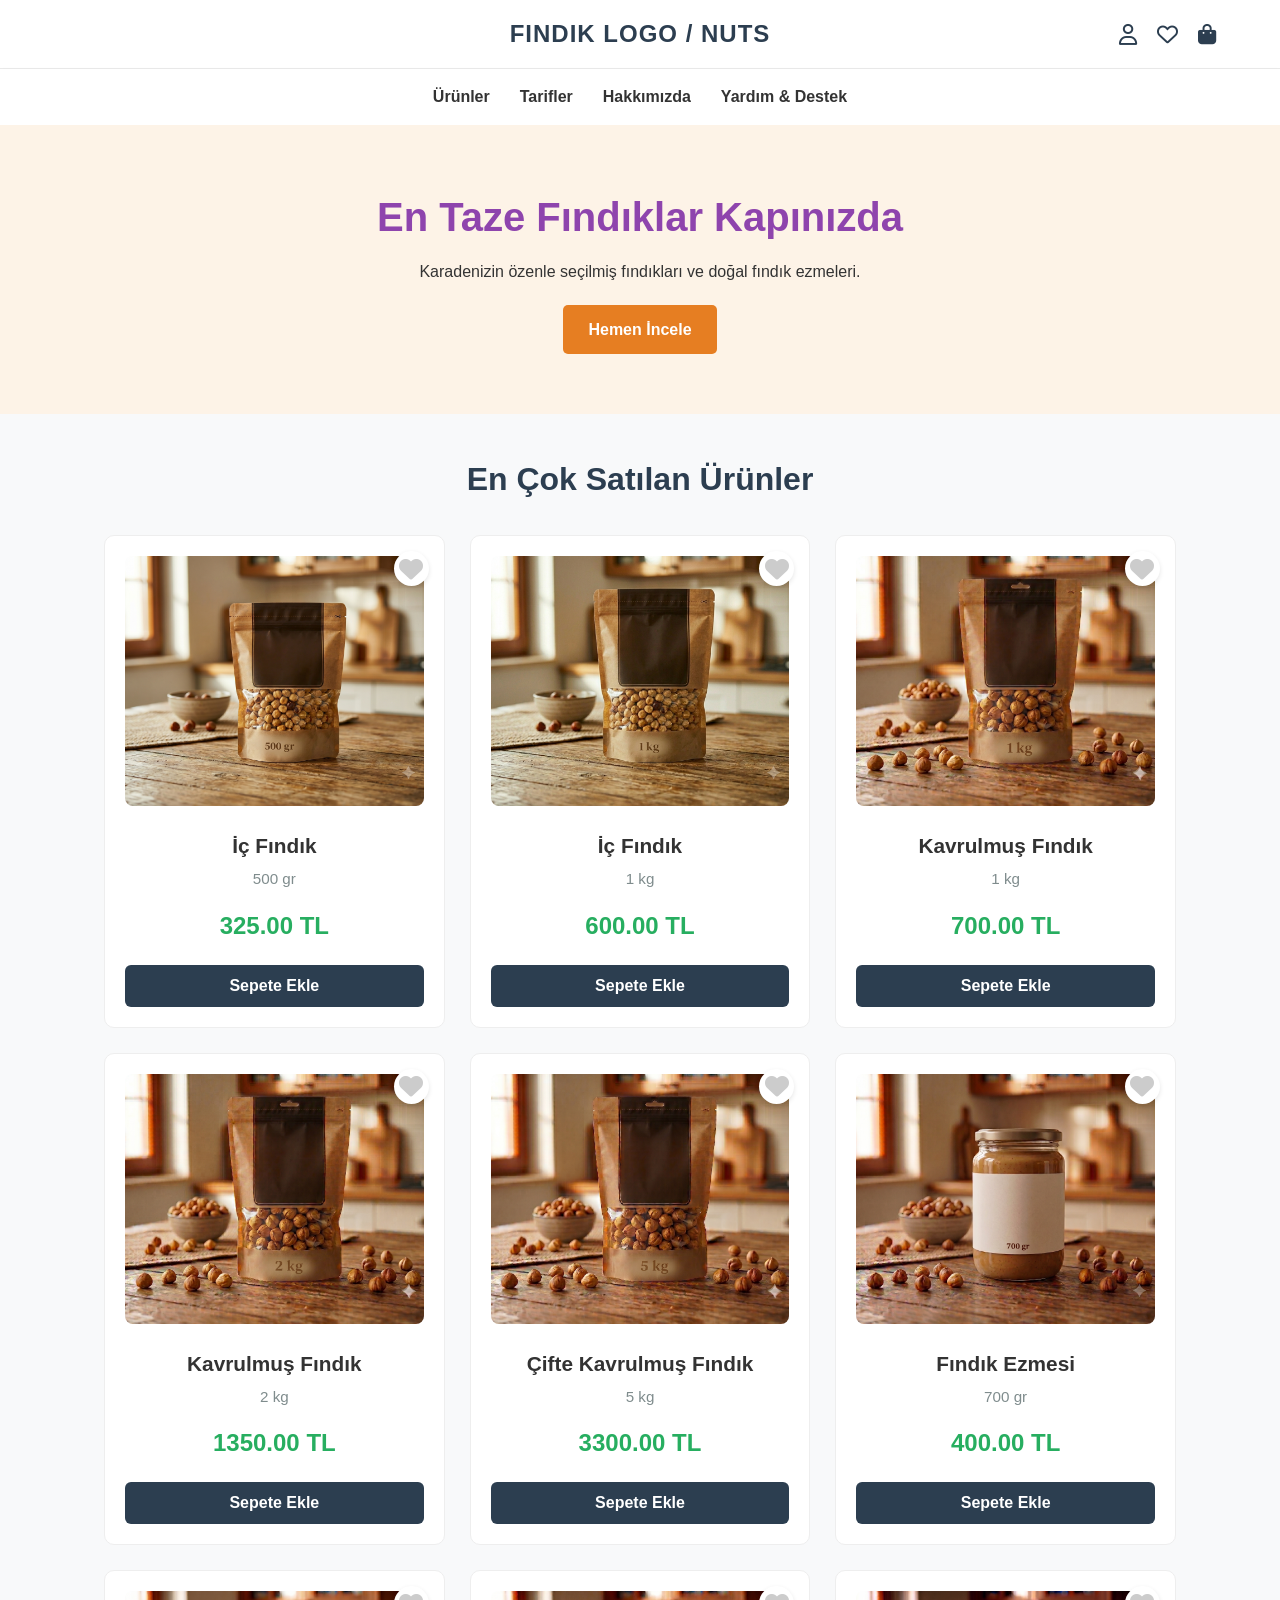
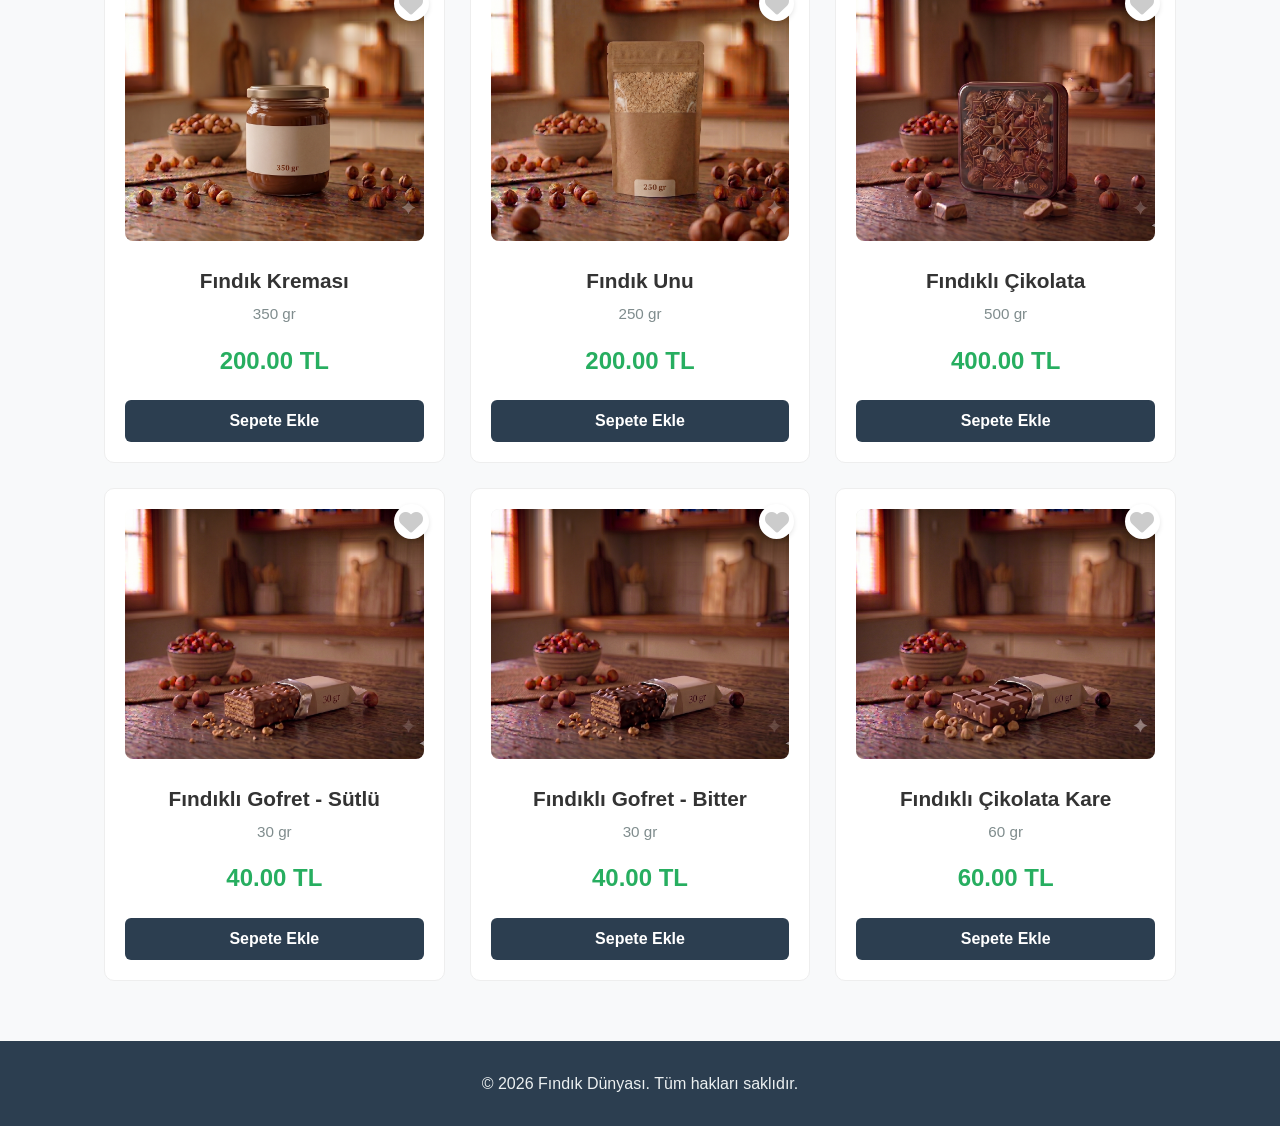
==== index.html @ 3732c680 "ilk commit" ====
<!DOCTYPE html>
<html lang="tr">
<head>
    <meta charset="UTF-8">
    <meta name="viewport" content="width=device-width, initial-scale=1.0">
    <title>Fındık Dünyası | Anasayfa</title>
    <link rel="stylesheet" href="css/style.css">
    <link rel="stylesheet" href="https://cdnjs.cloudflare.com/ajax/libs/font-awesome/6.0.0/css/all.min.css">
</head>
<body>

    <header>
        <div class="top-bar">
            <div class="left-spacer"></div>
            
            <div class="logo">
                <a href="index.html">FINDIK LOGO / NUTS</a>
            </div>
            
            <div class="header-icons">
                <a href="sayfalar/giris-yap.html" title="Üye Ol/Giriş Yap"><i class="fa-regular fa-user"></i></a>
                <a href="sayfalar/favoriler.html" title="Favoriler"><i class="fa-regular fa-heart"></i></a>
                <a href="sayfalar/sepetim.html" title="Sepetim"><i class="fa-solid fa-bag-shopping"></i></a>
            </div>
        </div>

        <nav class="main-nav" id="mainNav">
            <ul>
                <li><a href="sayfalar/urunler.html">Ürünler</a></li>
                <li><a href="sayfalar/tarifler.html">Tarifler</a></li>
                <li><a href="sayfalar/hakkimizda.html">Hakkımızda</a></li>
                <li><a href="sayfalar/yardim-destek.html">Yardım & Destek</a></li>
            </ul>
        </nav>
    </header>

    <main>
        <section class="hero-banner">
            <h1>En Taze Fındıklar Kapınızda</h1>
            <p>Karadenizin özenle seçilmiş fındıkları ve doğal fındık ezmeleri.</p>
            <a href="sayfalar/urunler.html" class="btn">Hemen İncele</a>
        </section>

        <section class="best-sellers">
            <h2>En Çok Satılan Ürünler</h2>
            
            <div class="product-grid" id="grid-best-sellers"></div>
            
        </section>
    </main>

    <footer>
        <div class="footer-content">
            <p>&copy; 2026 Fındık Dünyası. Tüm hakları saklıdır.</p>
        </div>
    </footer>

    <script src="js/main.js"></script>
</body>
</html>
---- css/style.css ----
/* ==========================================================================
   1. GENEL AYARLAR
   ========================================================================== */
   html {
    scroll-behavior: smooth;
}
* {
    margin: 0;
    padding: 0;
    box-sizing: border-box;
}

body {
    font-family: "Segoe UI", Tahoma, Geneva, Verdana, sans-serif;
    background-color: #f8f9fa;
    color: #333;
    line-height: 1.6;
}

/* ==========================================================================
   2. ÜST BÖLÜM (HEADER) & LOGO ORTALAMA
   ========================================================================== */
.top-bar {
    display: flex;
    justify-content: space-between;
    align-items: center;
    padding: 15px 5%;
    background-color: #ffffff;
    border-bottom: 1px solid #eaeaea;
}

.top-bar > * {
    flex: 1; /* Sol boşluk, orta logo ve sağ ikonları eşit genişliğe böler */
}

.logo {
    text-align: center; 
}

.logo a {
    font-size: 1.5rem;
    font-weight: bold;
    text-decoration: none;
    color: #2c3e50;
    letter-spacing: 1px;
}

.header-icons {
    display: flex;
    justify-content: flex-end;
}

.header-icons a {
    color: #2c3e50;
    font-size: 1.3rem;
    margin-left: 20px;
    text-decoration: none;
    transition: color 0.3s;
}

.header-icons a:hover {
    color: #e67e22;
}

/* ==========================================================================
   3. NAVİGASYON MENÜSÜ 
   ========================================================================== */
.main-nav {
    background-color: #ffffff;
    padding: 15px 5%;
    box-shadow: 0 2px 5px rgba(0,0,0,0.05);
}

.main-nav ul {
    list-style: none;
    display: flex;
    justify-content: center; /* Menü yazılarını ortalar */
    gap: 30px;
}

.main-nav a {
    text-decoration: none;
    color: #333;
    font-weight: 600;
    transition: color 0.3s;
}

.main-nav a:hover {
    color: #e67e22;
}

/* ==========================================================================
   4. HOŞGELDİN BANNERI (HERO)
   ========================================================================== */
.hero-banner {
    background-color: #fdf3e7;
    text-align: center;
    padding: 60px 20px;
    margin-bottom: 40px;
}

.hero-banner h1 {
    font-size: 2.5rem;
    color: #8e44ad;
    margin-bottom: 10px;
}

.btn {
    display: inline-block;
    margin-top: 20px;
    padding: 12px 25px;
    background-color: #e67e22;
    color: #fff;
    text-decoration: none;
    border-radius: 5px;
    font-weight: bold;
    transition: background 0.3s;
    border: none;
    cursor: pointer;
}

.btn:hover {
    background-color: #d35400;
}

/* ==========================================================================
   5. ÜRÜN KARTLARI VE IZGARA (GRID) 
   ========================================================================== */
.best-sellers {
    padding: 0 5%;
    max-width: 1200px;
    margin: 0 auto;
}

.best-sellers h2 {
    text-align: center;
    margin-bottom: 30px;
    font-size: 2rem;
    color: #2c3e50;
}

.product-grid {
    display: grid;
    grid-template-columns: repeat(3, 1fr);
    gap: 25px;
}

.product-card {
    background-color: #ffffff;
    border: 1px solid #eee;
    border-radius: 10px;
    padding: 20px;
    text-align: center;
    transition: transform 0.3s, box-shadow 0.3s;
}

.product-card:hover {
    transform: translateY(-5px);
    box-shadow: 0 10px 20px rgba(0,0,0,0.08);
}

.product-card img {
    width: 100%;
    height: 250px;
    object-fit: cover;
    border-radius: 8px;
    margin-bottom: 15px;
    background-color: #eaeaea;
}

.product-card h3 {
    font-size: 1.3rem;
    color: #333;
    margin-bottom: 5px;
}

.product-card p {
    color: #7f8c8d;
    font-size: 0.95rem;
    margin-bottom: 15px;
}

.product-card .price {
    display: block;
    font-size: 1.5rem;
    font-weight: bold;
    color: #27ae60;
    margin-bottom: 20px;
}

.add-to-cart-btn {
    width: 100%;
    padding: 12px;
    background-color: #2c3e50;
    color: #fff;
    border: none;
    border-radius: 6px;
    font-size: 1rem;
    font-weight: 600;
    cursor: pointer;
    transition: background 0.3s;
}

.add-to-cart-btn:hover {
    background-color: #e67e22;
}

/* ==========================================================================
   6. SEPET SAYFASI
   ========================================================================== */
.cart-page {
    padding: 40px 5%;
}

.cart-container {
    max-width: 1000px;
    margin: 0 auto;
    background: #fff;
    padding: 30px;
    border-radius: 10px;
    box-shadow: 0 4px 15px rgba(0,0,0,0.05);
}

.cart-container h2 {
    text-align: center;
    margin-bottom: 30px;
    color: #2c3e50;
    letter-spacing: 2px;
}

.cart-table {
    width: 100%;
    border-collapse: collapse;
    margin-bottom: 30px;
}

.cart-table th, .cart-table td {
    padding: 15px;
    text-align: left;
    border-bottom: 1px solid #eaeaea;
}

.cart-table th {
    background-color: #f8f9fa;
    color: #333;
}

.product-info {
    display: flex;
    align-items: center;
    gap: 15px;
    font-weight: 500;
}

.img-placeholder {
    width: 50px;
    height: 50px;
    background-color: #eaeaea;
    border-radius: 5px;
    border: 1px solid #ccc;
}

.quantity-control {
    display: flex;
    align-items: center;
    gap: 10px;
}

.qty-btn {
    width: 30px;
    height: 30px;
    background: #f8f9fa;
    border: 1px solid #ccc;
    border-radius: 4px;
    cursor: pointer;
    font-size: 1.2rem;
    display: flex;
    justify-content: center;
    align-items: center;
}

.qty-btn:hover {
    background: #e67e22;
    color: white;
    border-color: #e67e22;
}

.remove-btn {
    background: none;
    border: none;
    color: #e74c3c;
    font-size: 1.2rem;
    cursor: pointer;
}

.cart-summary {
    display: flex;
    flex-direction: column;
    align-items: flex-start;
    gap: 20px;
    border-top: 2px solid #eaeaea;
    padding-top: 20px;
}

.total-price {
    font-size: 1.5rem;
    color: #2c3e50;
}

.checkout-btn {
    padding: 12px 30px;
    background-color: #27ae60;
    color: white;
    border: 1px solid #27ae60;
    border-radius: 6px;
    font-size: 1.1rem;
    cursor: pointer;
    font-weight: bold;
}

.checkout-btn:hover {
    background-color: #219653;
}

/* ==========================================================================
   7. YARDIM & DESTEK TABLOSU
   ========================================================================== */
.help-table td {
    padding: 15px;
    border-bottom: 1px solid #eaeaea;
}

/* ==========================================================================
   8. ALT BÖLÜM (FOOTER)
   ========================================================================== */
footer {
    background-color: #2c3e50;
    color: #ecf0f1;
    text-align: center;
    padding: 30px 20px;
    margin-top: 60px;
}

/* ==========================================================================
   9. MOBİL UYUMLULUK (SADELEŞTİRİLMİŞ YAPILAR)
   ========================================================================== */
@media (max-width: 768px) {
    .product-grid {
        grid-template-columns: 1fr;
    }
    /* Ürünler sayfası mobil uyumluluğu */
    .products-layout {
        flex-direction: column; /* Mobilde kategoriler üstte, ürünler altta kalır */
    }
    .category-sidebar {
        position: static !important;
        width: 100%;
        margin-bottom: 30px;
    }
    
    .hero-banner h1 {
        font-size: 2rem;
    }

    /* Üst çubuğu mobilde dikey dizer */
    .top-bar {
        flex-direction: column;
        gap: 15px;
    }

    .left-spacer {
        display: none; /* Mobilde hizalama için boşluğa gerek yok */
    }

    .header-icons {
        justify-content: center;
    }

    /* Menü linklerini mobilde alt alta, şık ve okunabilir dizer */
    .main-nav ul {
        flex-direction: column;
        align-items: center;
        gap: 15px;
    }

    /* Sepet tablosunu mobilde listeye çevirir */
    .cart-table thead {
        display: none;
    }
    .cart-table, .cart-table tbody, .cart-table tr, .cart-table td {
        display: block;
        width: 100%;
    }
    .cart-table tr {
        margin-bottom: 15px;
        border: 1px solid #eaeaea;
        padding: 10px;
    }
    .cart-table td {
        text-align: right;
        padding-left: 50%;
        position: relative;
    }
    .product-info {
        justify-content: flex-end;
    }
    }
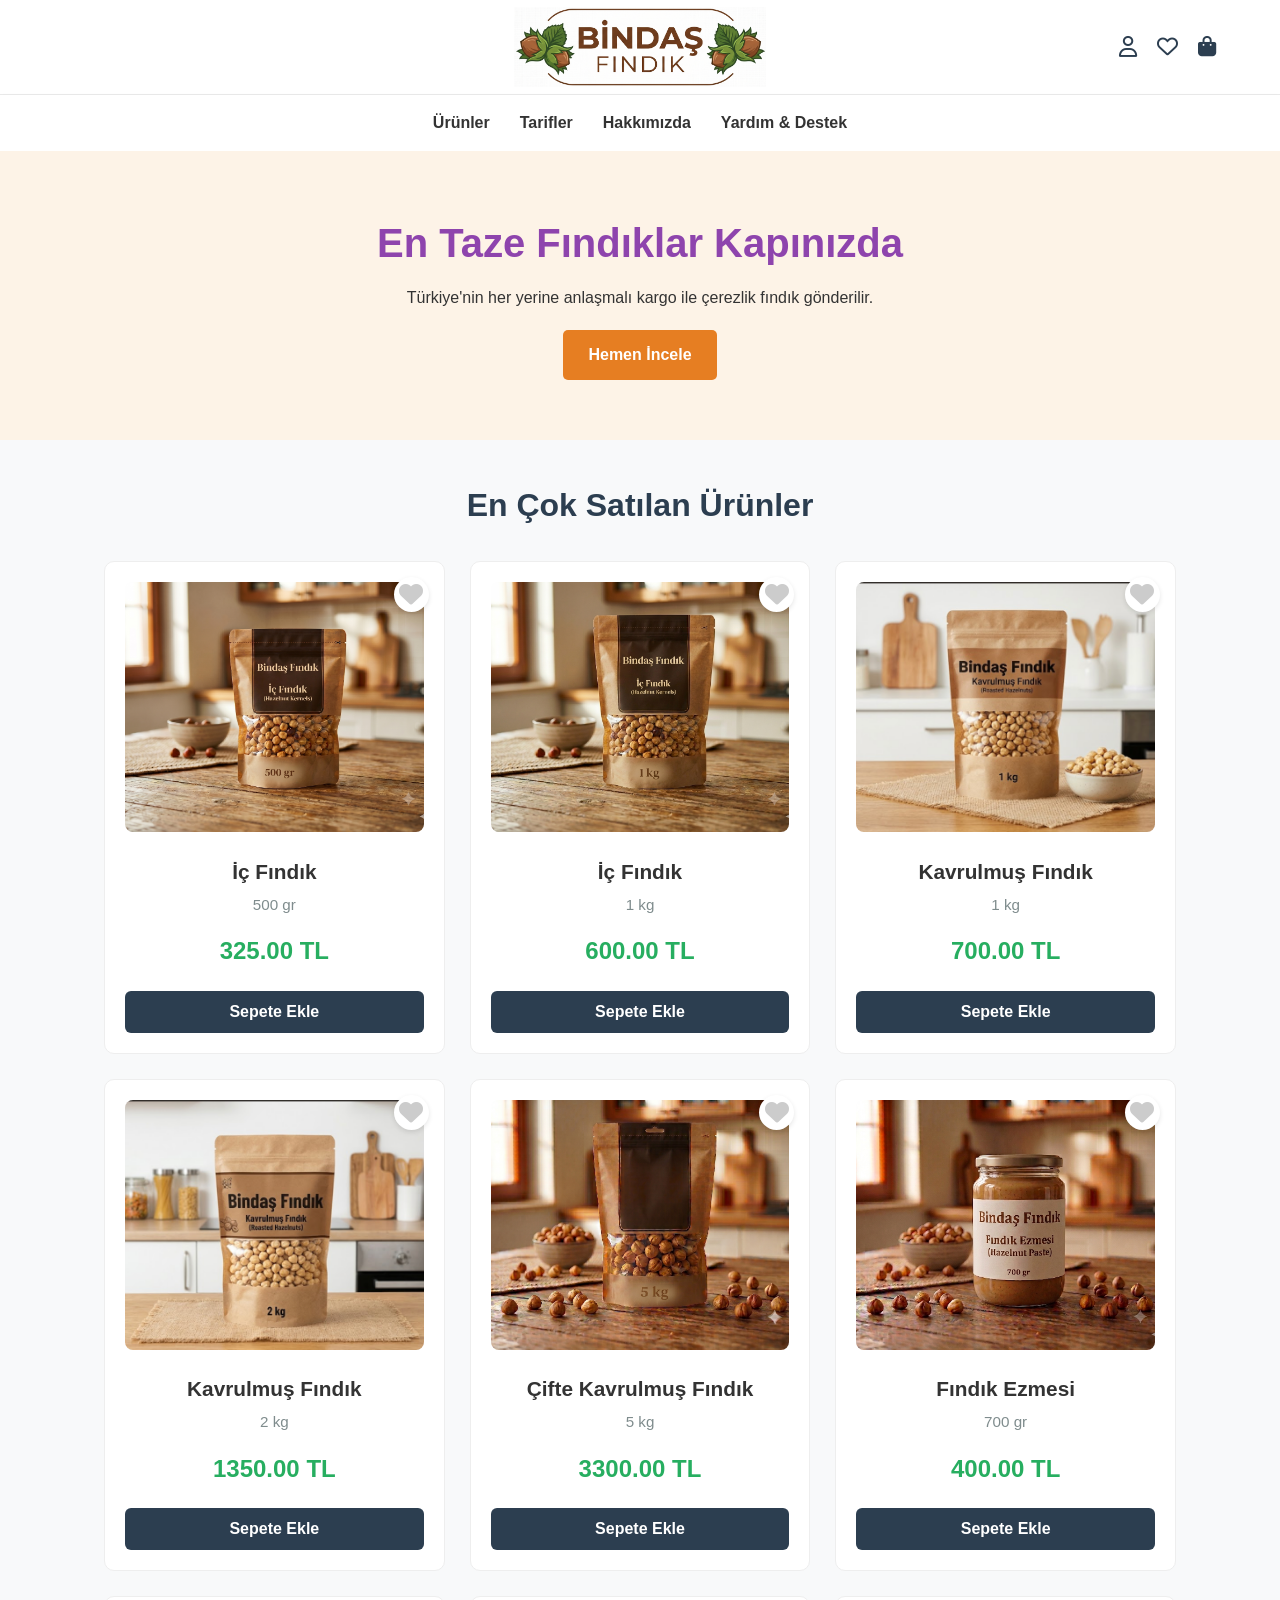
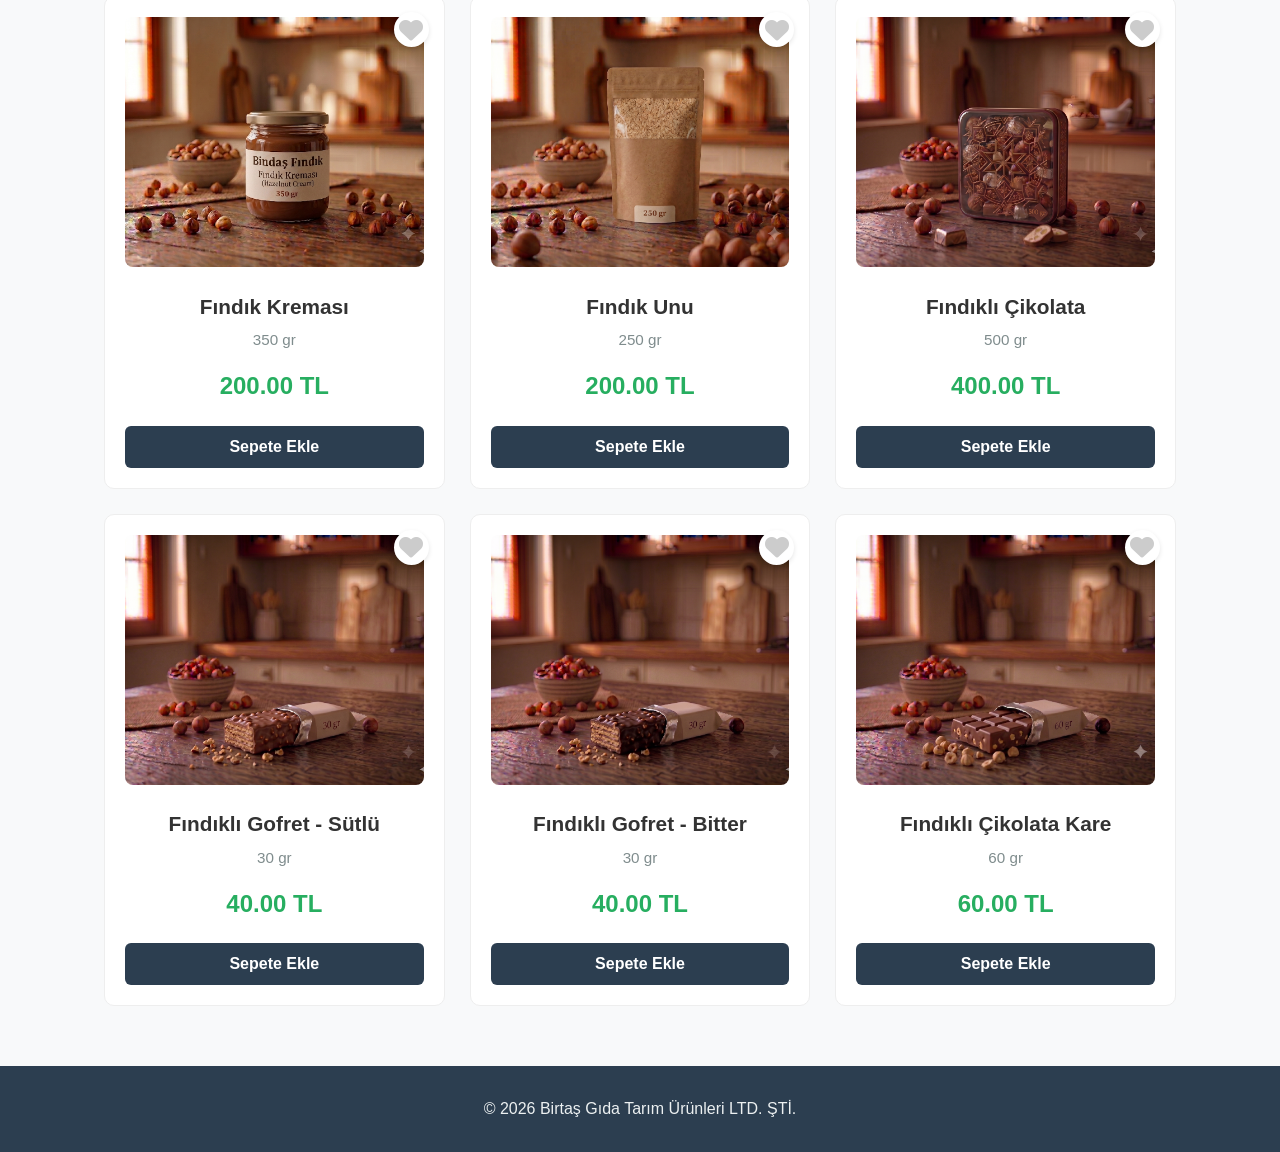
==== commit 73385c4e: "isimler ve logo ayarlandı" ====
--- a/index.html
+++ b/index.html
@@ -3,7 +3,7 @@
 <head>
     <meta charset="UTF-8">
     <meta name="viewport" content="width=device-width, initial-scale=1.0">
-    <title>Fındık Dünyası | Anasayfa</title>
+    <title>Bindaş Fındık | Anasayfa</title>
     <link rel="stylesheet" href="css/style.css">
     <link rel="stylesheet" href="https://cdnjs.cloudflare.com/ajax/libs/font-awesome/6.0.0/css/all.min.css">
 </head>
@@ -14,7 +14,9 @@
             <div class="left-spacer"></div>
             
             <div class="logo">
-                <a href="index.html">FINDIK LOGO / NUTS</a>
+                <a href="index.html">
+                    <img src="images/logo.png" alt="Fındık Dünyası Logo" style="max-height: 80px; width: auto;">
+                </a>
             </div>
             
             <div class="header-icons">
@@ -37,7 +39,7 @@
     <main>
         <section class="hero-banner">
             <h1>En Taze Fındıklar Kapınızda</h1>
-            <p>Karadenizin özenle seçilmiş fındıkları ve doğal fındık ezmeleri.</p>
+            <p>Türkiye'nin her yerine anlaşmalı kargo ile çerezlik fındık gönderilir.</p>
             <a href="sayfalar/urunler.html" class="btn">Hemen İncele</a>
         </section>
 
@@ -51,7 +53,7 @@
 
     <footer>
         <div class="footer-content">
-            <p>&copy; 2026 Fındık Dünyası. Tüm hakları saklıdır.</p>
+            <p>&copy; 2026 Birtaş Gıda Tarım Ürünleri LTD. ŞTİ.</p>
         </div>
     </footer>
 
--- a/css/style.css
+++ b/css/style.css
@@ -1,8 +1,9 @@
 /* ==========================================================================
    1. GENEL AYARLAR
    ========================================================================== */
-   html {
-    scroll-behavior: smooth;
+  html {
+    overflow-y: scroll; /* Sayfa kısa bile olsa dikey kaydırma alanını sabit tutar */
+    scroll-behavior: smooth; /* (Kategorilere yumuşak inme kodumuz, aynı kalacak) */
 }
 * {
     margin: 0;
@@ -15,6 +16,13 @@
     background-color: #f8f9fa;
     color: #333;
     line-height: 1.6;
+    /* FOOTER'I EN ALTA İTMEK İÇİN EKLENEN YENİ KODLAR: */
+    display: flex;
+    flex-direction: column;
+    min-height: 100vh; /* Ekranın tam boyunu almasını sağlar */
+}
+main {
+    flex: 1;
 }
 
 /* ==========================================================================
@@ -24,9 +32,15 @@
     display: flex;
     justify-content: space-between;
     align-items: center;
-    padding: 15px 5%;
+    padding: 7px 5%; /* Hem üstü hem altı 5px yaparak tamamen daralttık */
     background-color: #ffffff;
     border-bottom: 1px solid #eaeaea;
+}
+
+/* Görselin altındaki görünmez harf kuyruğu boşluğunu siler */
+.logo img {
+    display: block;
+    margin:  auto;
 }
 
 .top-bar > * {
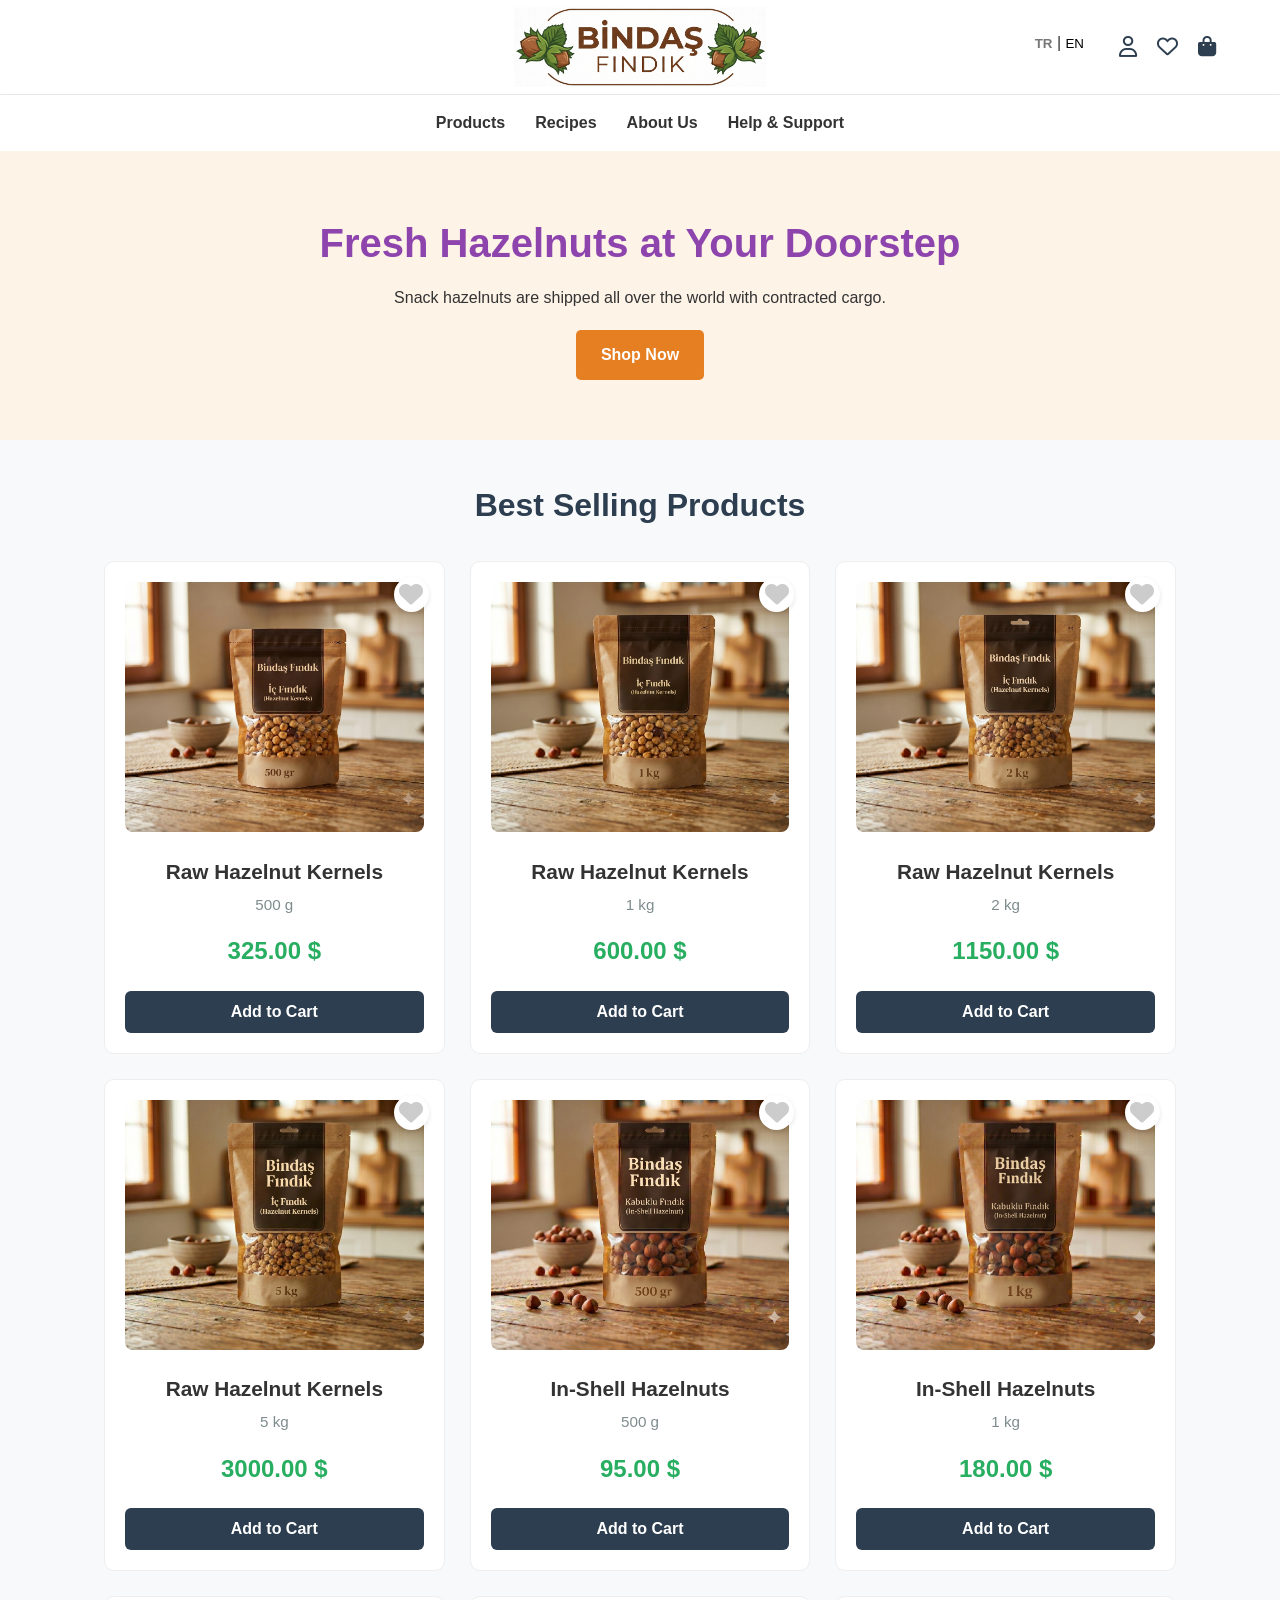
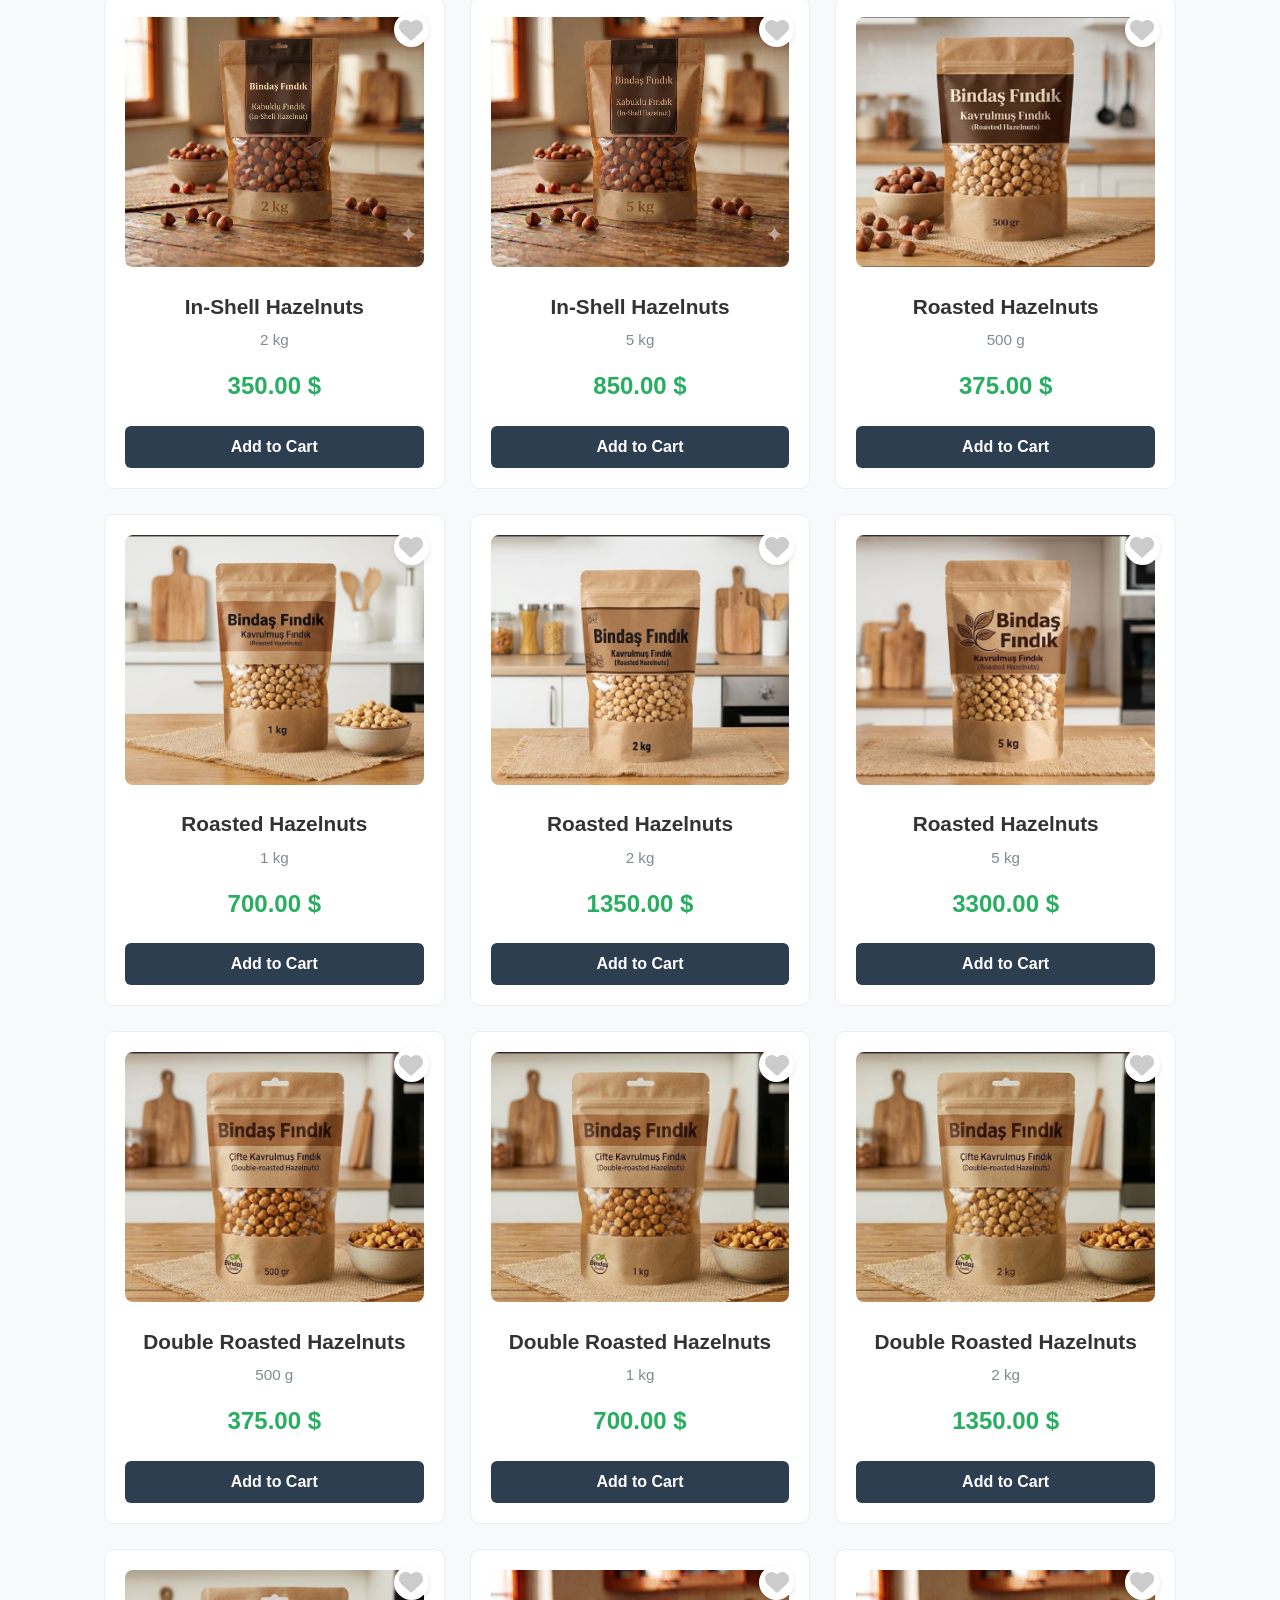
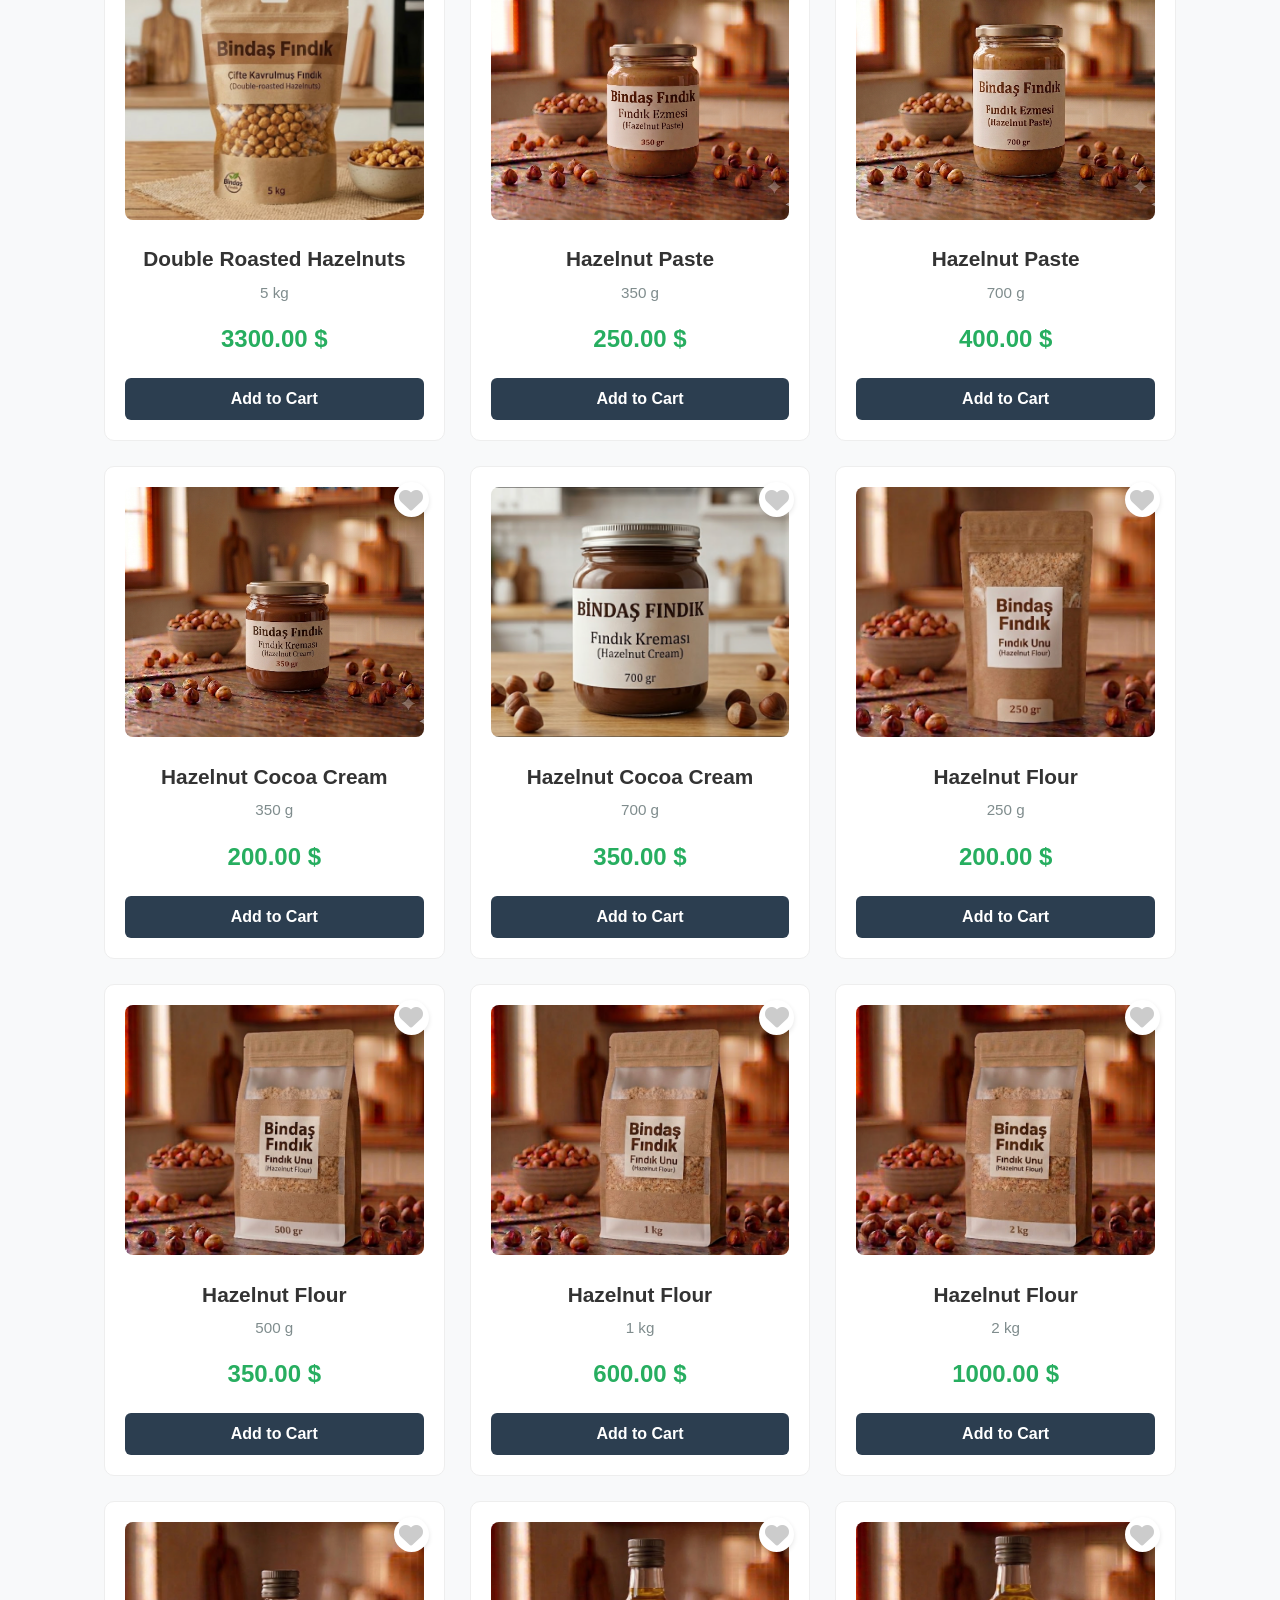
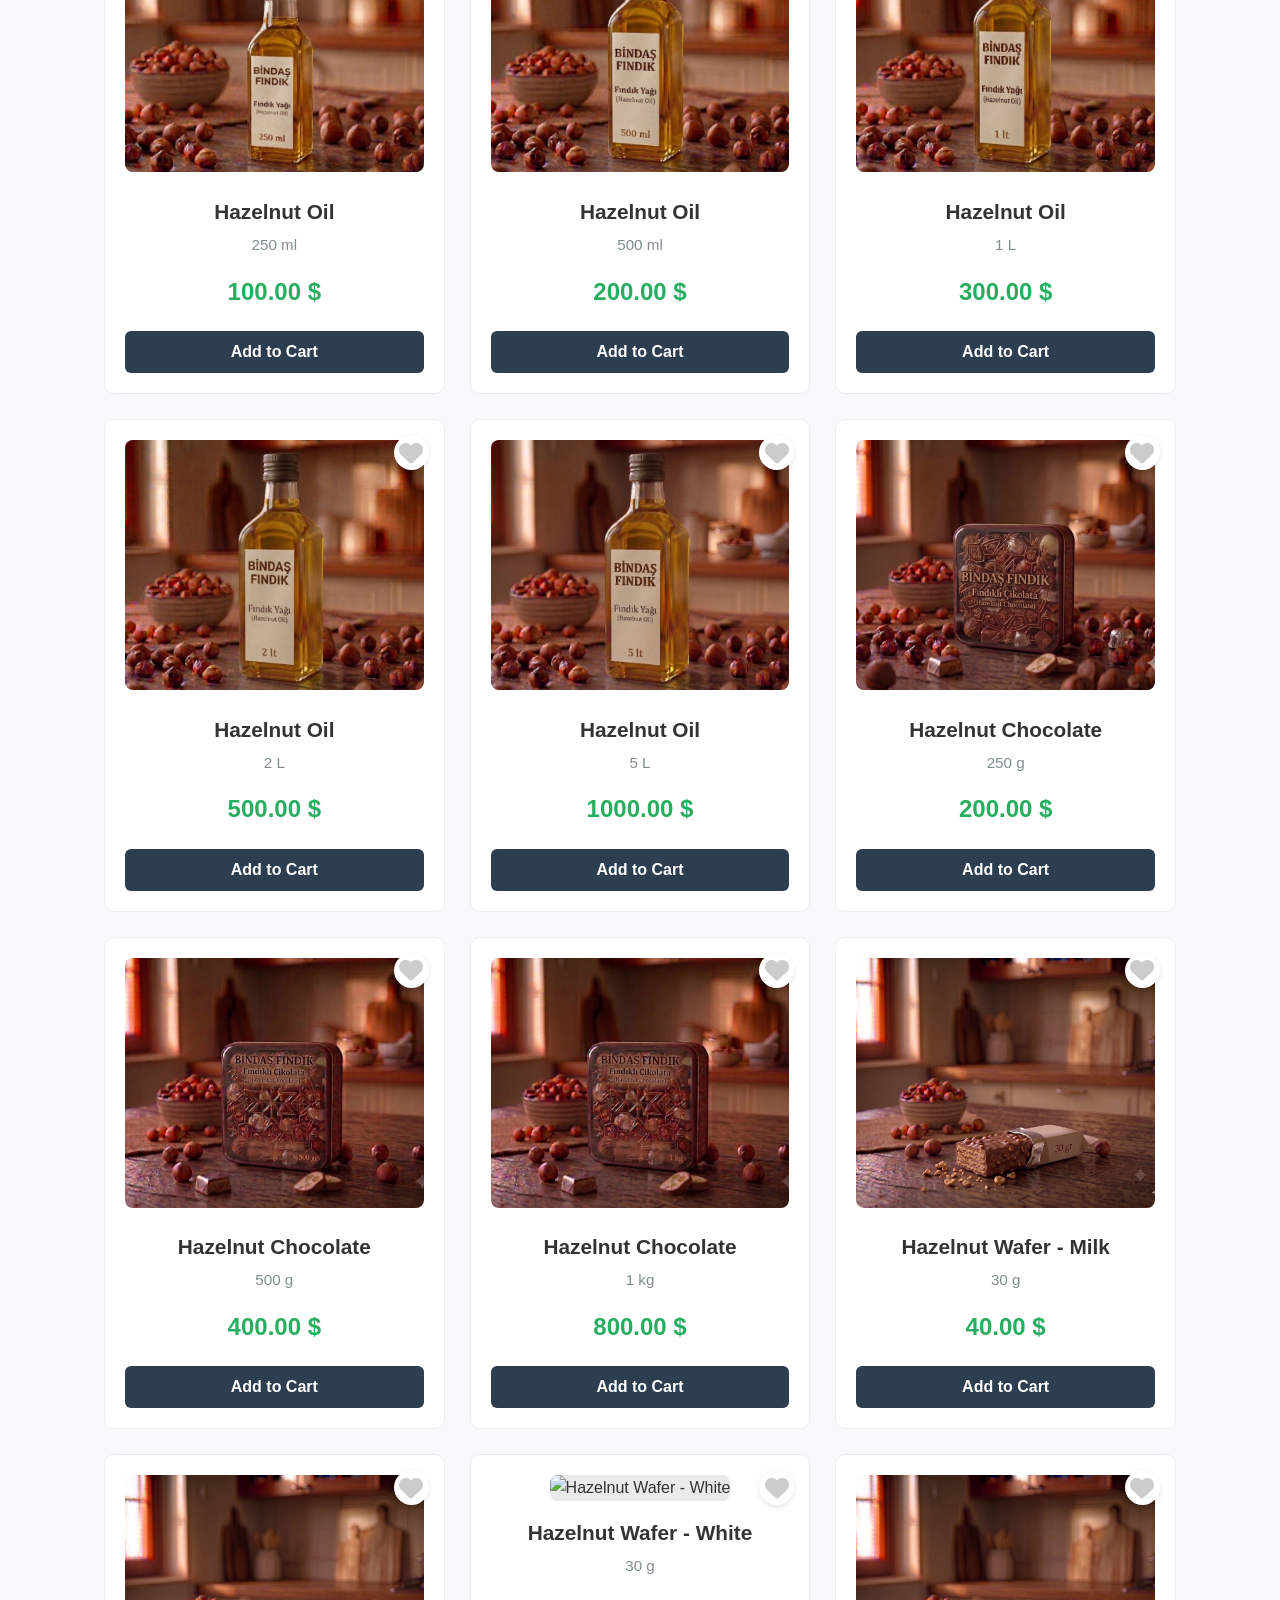
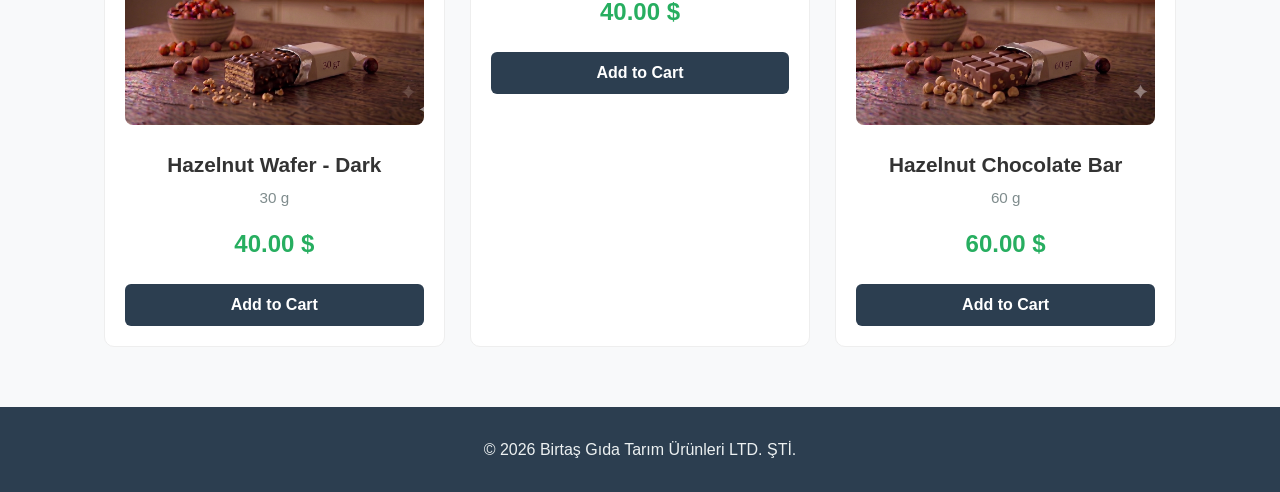
==== commit e920570f: "Add internationalization support and language switcher to multiple pages" ====
--- a/index.html
+++ b/index.html
@@ -3,7 +3,7 @@
 <head>
     <meta charset="UTF-8">
     <meta name="viewport" content="width=device-width, initial-scale=1.0">
-    <title>Bindaş Fındık | Anasayfa</title>
+    <title data-i18n="site_title">Bindaş Fındık | Anasayfa</title>
     <link rel="stylesheet" href="css/style.css">
     <link rel="stylesheet" href="https://cdnjs.cloudflare.com/ajax/libs/font-awesome/6.0.0/css/all.min.css">
 </head>
@@ -20,6 +20,12 @@
             </div>
             
             <div class="header-icons">
+                <!-- DİL DEĞİŞTİRME BUTONLARI (Yeni eklendi) -->
+                <div class="lang-switcher" style="display: inline-block; margin-right: 15px;">
+                    <button id="btn-tr" style="background:none; border:none; cursor:pointer; font-weight:bold;">TR</button> | 
+                    <button id="btn-en" style="background:none; border:none; cursor:pointer; color:#777;">EN</button>
+                </div>
+
                 <a href="sayfalar/giris-yap.html" title="Üye Ol/Giriş Yap"><i class="fa-regular fa-user"></i></a>
                 <a href="sayfalar/favoriler.html" title="Favoriler"><i class="fa-regular fa-heart"></i></a>
                 <a href="sayfalar/sepetim.html" title="Sepetim"><i class="fa-solid fa-bag-shopping"></i></a>
@@ -28,26 +34,25 @@
 
         <nav class="main-nav" id="mainNav">
             <ul>
-                <li><a href="sayfalar/urunler.html">Ürünler</a></li>
-                <li><a href="sayfalar/tarifler.html">Tarifler</a></li>
-                <li><a href="sayfalar/hakkimizda.html">Hakkımızda</a></li>
-                <li><a href="sayfalar/yardim-destek.html">Yardım & Destek</a></li>
+                <li><a href="sayfalar/urunler.html" data-i18n="nav_products">Ürünler</a></li>
+                <li><a href="sayfalar/tarifler.html" data-i18n="nav_recipes">Tarifler</a></li>
+                <li><a href="sayfalar/hakkimizda.html" data-i18n="nav_about">Hakkımızda</a></li>
+                <li><a href="sayfalar/yardim-destek.html" data-i18n="nav_support">Yardım & Destek</a></li>
             </ul>
         </nav>
     </header>
 
     <main>
         <section class="hero-banner">
-            <h1>En Taze Fındıklar Kapınızda</h1>
-            <p>Türkiye'nin her yerine anlaşmalı kargo ile çerezlik fındık gönderilir.</p>
-            <a href="sayfalar/urunler.html" class="btn">Hemen İncele</a>
+            <h1 data-i18n="hero_title">En Taze Fındıklar Kapınızda</h1>
+            <p data-i18n="hero_subtitle">Türkiye'nin her yerine anlaşmalı kargo ile çerezlik fındık gönderilir.</p>
+            <a href="sayfalar/urunler.html" class="btn" data-i18n="hero_btn">Hemen İncele</a>
         </section>
 
         <section class="best-sellers">
-            <h2>En Çok Satılan Ürünler</h2>
+            <h2 data-i18n="best_sellers_title">En Çok Satılan Ürünler</h2>
             
             <div class="product-grid" id="grid-best-sellers"></div>
-            
         </section>
     </main>
 
